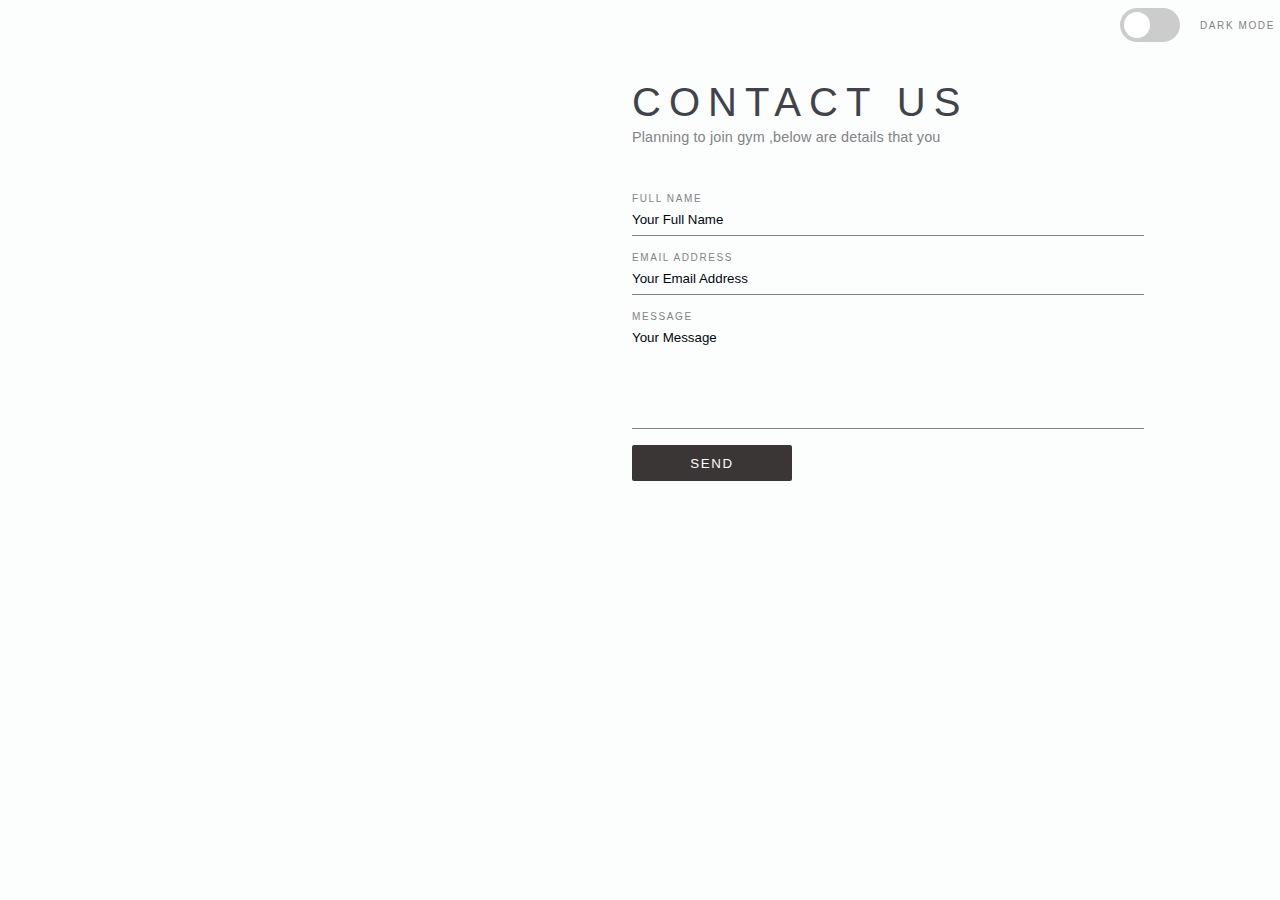
==== contact.html @ e6765c4d "Merge pull request #13 from Pallavibahekar/contact" ====
<!DOCTYPE html>
<html lang="en">
<head>
    <meta charset="UTF-8">
    <meta http-equiv="X-UA-Compatible" content="IE=edge">
    <meta name="viewport" content="width=device-width, initial-scale=1.0">
    <title>Document</title>
    <style>
        :root {
  --primary-color: #010712;
  --secondary-color: #818386;
  --bg-color: #FCFDFD;
  --button-color: #3B3636;
  --h1-color: #3F444C;
}

[data-theme="dark"] {
  --primary-color: #FCFDFD;
  --secondary-color: #818386;
  --bg-color: #010712;
  --button-color: #818386;
  --h1-color: #FCFDFD;
}

* {
  margin: 0;
  box-sizing: border-box;
  transition: all 0.3s ease-in-out;
}

.contact-container {
  display: flex;
  width: 100vw;
  height: 100vh;
  background: var(--bg-color);
}

.left-col {
  width: 45vw;
  height: 100%;
  background-image: url("https://images.pexels.com/photos/28080/pexels-photo.jpg?cs=srgb&dl=pexels-scott-webb-28080.jpg&fm=jpg");
  background-size: cover;
  background-repeat: no-repeat;
}

.logo {
  width: 10rem;
  padding: 1.5rem;
}

.right-col {
  background: var(--bg-color);
  width: 50vw;
  height: 100vh;
  padding: 5rem 3.5rem;
}

h1, label, button, .description {
  font-family: 'Jost', sans-serif;
  font-weight: 400;
  letter-spacing: 0.1rem;
}

h1 {
  color:var(--h1-color);
  text-transform: uppercase;
  font-size: 2.5rem;
  letter-spacing: 0.5rem;
  font-weight: 300;
}

p {
  color: var(--secondary-color);
  font-size: 0.9rem;
  letter-spacing: 0.01rem;
  width: 40vw;
  margin: 0.25rem 0;
}

label, .description {
  color: var(--secondary-color);
  text-transform: uppercase;
  font-size: 0.625rem;
}

form {
  width: 31.25rem;
  position: relative;
  margin-top: 2rem;
  padding: 1rem 0;
}

input, textarea, label {
  width: 40vw;
  display: block;
}

p, placeholder, input, textarea {
  font-family: 'Helvetica Neue', sans-serif;
}

input::placeholder, textarea::placeholder {
  color: var(--primary-color);
}

input, textarea {
  color: var(--primary-color);
  font-weight: 500;
  background: var(--bg-color);
  border: none;
  border-bottom: 1px solid var(--secondary-color);
  padding: 0.5rem 0;
  margin-bottom: 1rem;
  outline: none;
}

textarea {
  resize: none;
}

button {
  text-transform: uppercase;
  font-weight: 300;
  background: var(--button-color);
  color: var(--bg-color);
  width: 10rem;
  height: 2.25rem;
  border: none;
  border-radius: 2px;
  outline: none;
  cursor: pointer;
}

input:hover, textarea:hover, button:hover {
  opacity: 0.5;
}

button:active {
  opacity: 0.8;
}

/* Toggle Switch */

.theme-switch-wrapper {
  display: flex;
  align-items: center;
  text-align: center;
  width: 160px;
  position: absolute;
  top: 0.5rem;
  right: 0;
}

.description {
    margin-left: 1.25rem;
  }

.theme-switch {
  display: inline-block;
  height: 34px;
  position: relative;
  width: 60px;
}

.theme-switch input {
  display:none;
}

.slider {
  background-color: #ccc;
  bottom: 0;
  cursor: pointer;
  left: 0;
  position: absolute;
  right: 0;
  top: 0;
  transition: .4s;
}

.slider:before {
  background-color: #fff;
  bottom: 0.25rem;
  content: "";
  width: 26px;
  height: 26px;
  left: 0.25rem;
  position: absolute;
  transition: .4s;
}

input:checked + .slider {
  background-color: var(--button-color);
}

input:checked + .slider:before {
  transform: translateX(26px);
}

.slider.round {
  border-radius: 34px;
}

.slider.round:before {
  border-radius: 50%;
}

#error, #success-msg {
  width: 40vw;
  margin: 0.125rem 0;
  font-size: 0.75rem;
  text-transform: uppercase;
  font-family: 'Jost';
  color: var(--secondary-color);
  }
}

  #success-msg {
  transition-delay: 3s;
  }

@media only screen and (max-width: 950px) {
  .logo {
    width: 8rem;
  }
  h1 {
    font-size: 1.75rem;
  }
  p {
    font-size: 0.7rem;
  }
  input, textarea, button {
    font-size: 0.65rem;
  }
  .description {
    font-size: 0.3rem;
    margin-left: 0.4rem;
  }
  button {
    width: 7rem;
  }
  .theme-switch-wrapper {
    width: 120px;
  }
  .theme-switch {
  height: 28px;
  width: 50px;
}

.theme-switch input {
  display:none;
}

.slider:before {
  background-color: #fff;
  bottom: 0.25rem;
  content: "";
  width: 20px;
  height: 20px;
  left: 0.25rem;
  position: absolute;
  transition: .4s;
}
  input:checked + .slider:before {
  transform: translateX(16px);
}

.slider.round {
  border-radius: 15px;
}

.slider.round:before {
  border-radius: 50%;
}

}
    </style>
</head>
<body>
    <!-- Responsive Contact Page with Dark Mode and Form Validation (vanilla JS).

*Designed & built for desktop and tablets with viewport width >= 720px and in landscape orientation.  -->

<div class="contact-container">
  <div class="left-col">
    <img class="logo" src=""/>
  </div>
  <div class="right-col">
    <div class="theme-switch-wrapper">
    <label class="theme-switch" for="checkbox">
        <input type="checkbox" id="checkbox" />
        <div class="slider round"></div>
  </label>
  <div class="description">Dark Mode</div>
</div>
    
    <h1>Contact us</h1>
    <p>Planning to join gym ,below are details that you</p>
    
    <form id="contact-form" method="post">
      <label for="name">Full name</label>
  <input type="text" id="name" name="name" placeholder="Your Full Name" required>
      <label for="email">Email Address</label>
  <input type="email" id="email" name="email" placeholder="Your Email Address" required>
      <label for="message">Message</label>
  <textarea rows="6" placeholder="Your Message" id="message" name="message" required></textarea>
      <!--<a href="javascript:void(0)">--><button type="submit" id="submit" name="submit">Send</button><!--</a>-->
  
</form>
<div id="error"></div>
<div id="success-msg"></div>
  </div>
</div>
<script>
    const toggleSwitch = document.querySelector('.theme-switch input[type="checkbox"]');

function switchTheme(e) {
    if (e.target.checked) {
        document.documentElement.setAttribute('data-theme', 'dark');
    }
    else {
        document.documentElement.setAttribute('data-theme', 'light');
    }    
}

toggleSwitch.addEventListener('change', switchTheme, false);


const name = document.getElementById('name');
const email = document.getElementById('email');
const message = document.getElementById('message');
const contactForm = document.getElementById('contact-form');
const errorElement = document.getElementById('error');
const successMsg = document.getElementById('success-msg');
const submitBtn = document.getElementById('submit');
  
const validate = (e) => {
  e.preventDefault();
 
  if (name.value.length < 3) {
    errorElement.innerHTML = 'Your name should be at least 3 characters long.';
    return false;
  } 
  
  if (!(email.value.includes('.') && (email.value.includes('@')))) {
    errorElement.innerHTML = 'Please enter a valid email address.';
    return false;
  } 

  if (!emailIsValid(email.value)) {
    errorElement.innerHTML = 'Please enter a valid email address.';
    return false;
  }

  if (message.value.length < 15) {
    errorElement.innerHTML = 'Please write a longer message.';
    return false;
  }

  errorElement.innerHTML = '';
  successMsg.innerHTML = 'Thank you! I will get back to you as soon as possible.'; 

  e.preventDefault();
  setTimeout(function () {
    successMsg.innerHTML = '';
    document.getElementById('contact-form').reset();
  }, 6000);

  return true;

}

const emailIsValid = email => {
  return /^[^\s@]+@[^\s@]+\.[^\s@]+$/.test(email);
}

submitBtn.addEventListener('click', validate);
</script>
</body>
</html>
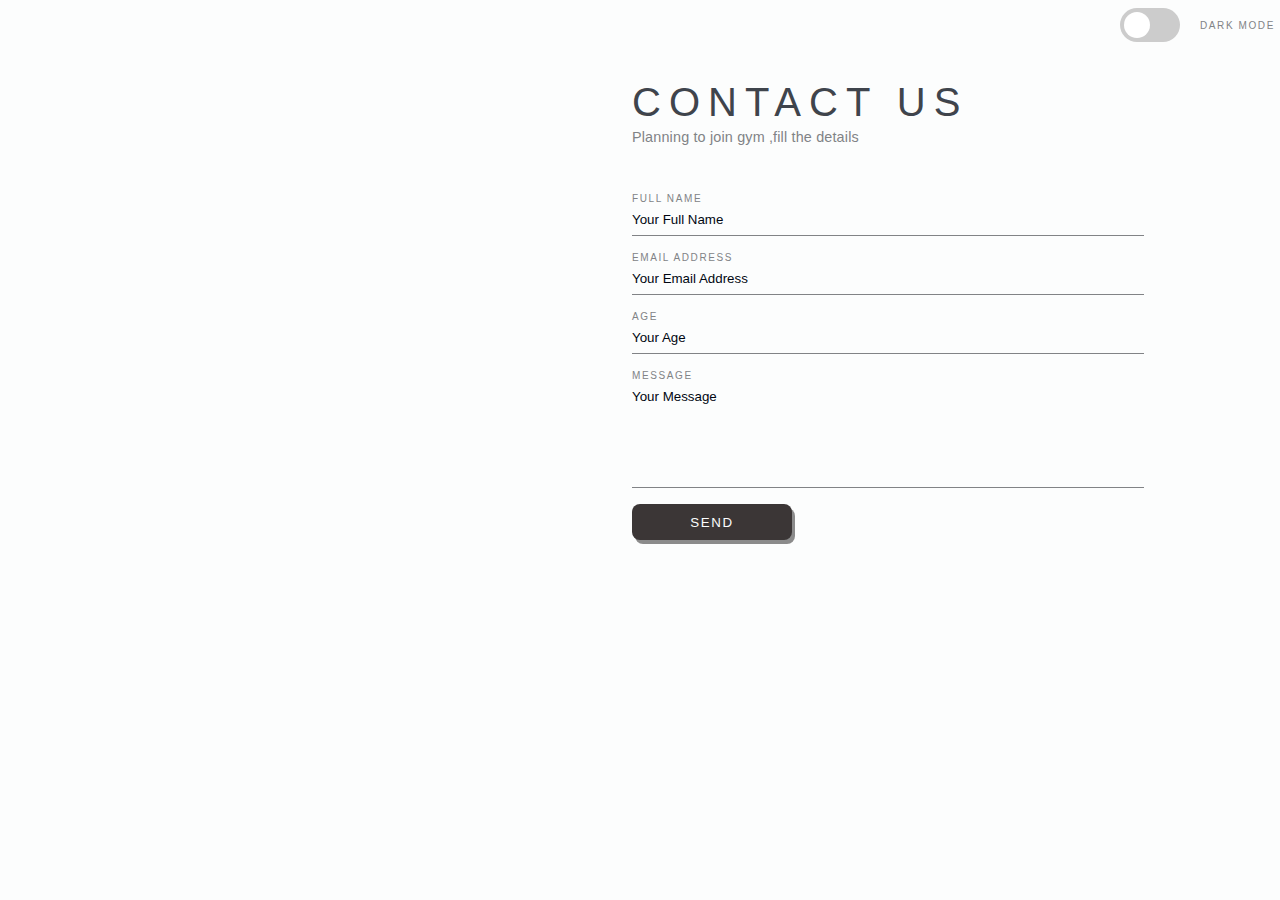
==== commit f2996d66: "Added" ====
--- a/contact.html
+++ b/contact.html
@@ -18,7 +18,7 @@
   --primary-color: #FCFDFD;
   --secondary-color: #818386;
   --bg-color: #010712;
-  --button-color: #818386;
+  --button-color:#f8f8f8;
   --h1-color: #FCFDFD;
 }
 
@@ -126,9 +126,10 @@
   width: 10rem;
   height: 2.25rem;
   border: none;
-  border-radius: 2px;
+  border-radius: 8px;
   outline: none;
   cursor: pointer;
+  box-shadow:3px 4px #5e5d5db6;
 }
 
 input:hover, textarea:hover, button:hover {
@@ -294,13 +295,15 @@
 </div>
     
     <h1>Contact us</h1>
-    <p>Planning to join gym ,below are details that you</p>
+    <p>Planning to join gym ,fill the details</p>
     
     <form id="contact-form" method="post">
       <label for="name">Full name</label>
   <input type="text" id="name" name="name" placeholder="Your Full Name" required>
       <label for="email">Email Address</label>
   <input type="email" id="email" name="email" placeholder="Your Email Address" required>
+  <label for="age">Age</label>
+  <input type="age" id="age" name="age" placeholder="Your Age" required>
       <label for="message">Message</label>
   <textarea rows="6" placeholder="Your Message" id="message" name="message" required></textarea>
       <!--<a href="javascript:void(0)">--><button type="submit" id="submit" name="submit">Send</button><!--</a>-->
